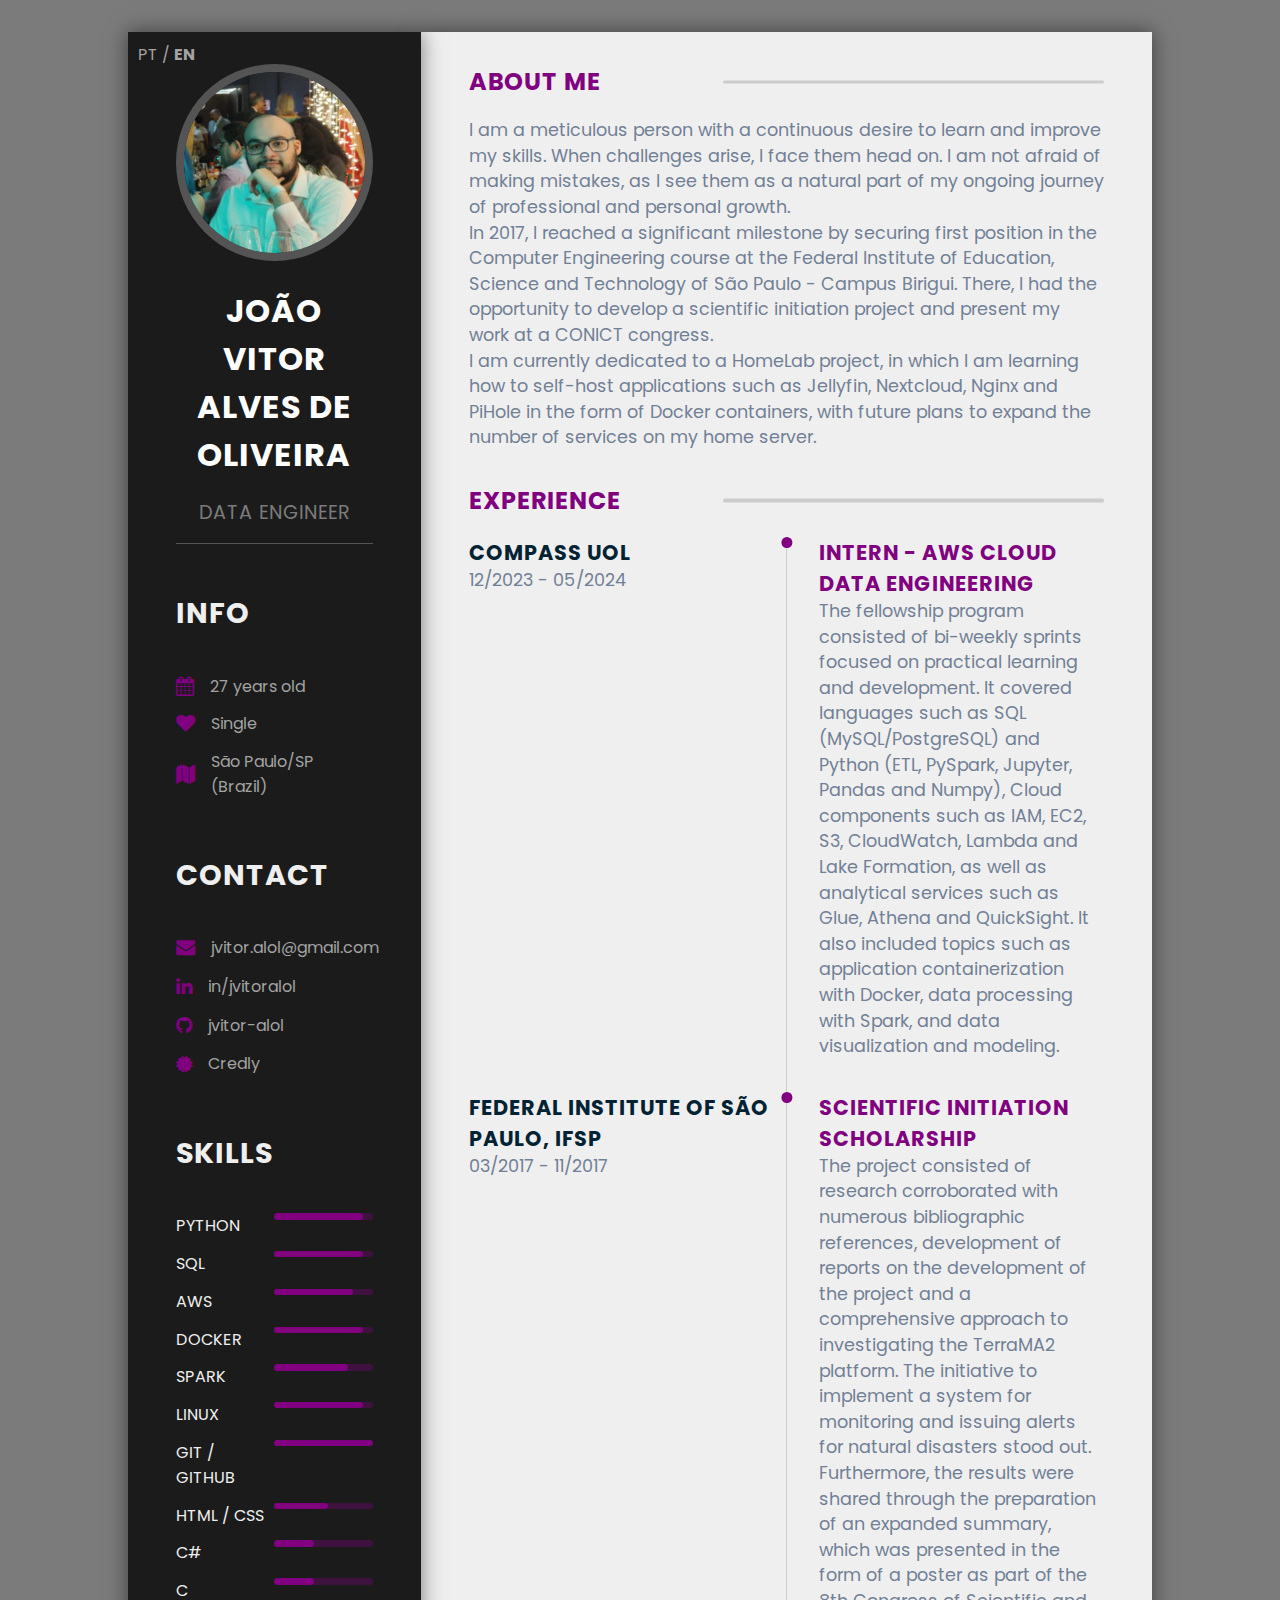
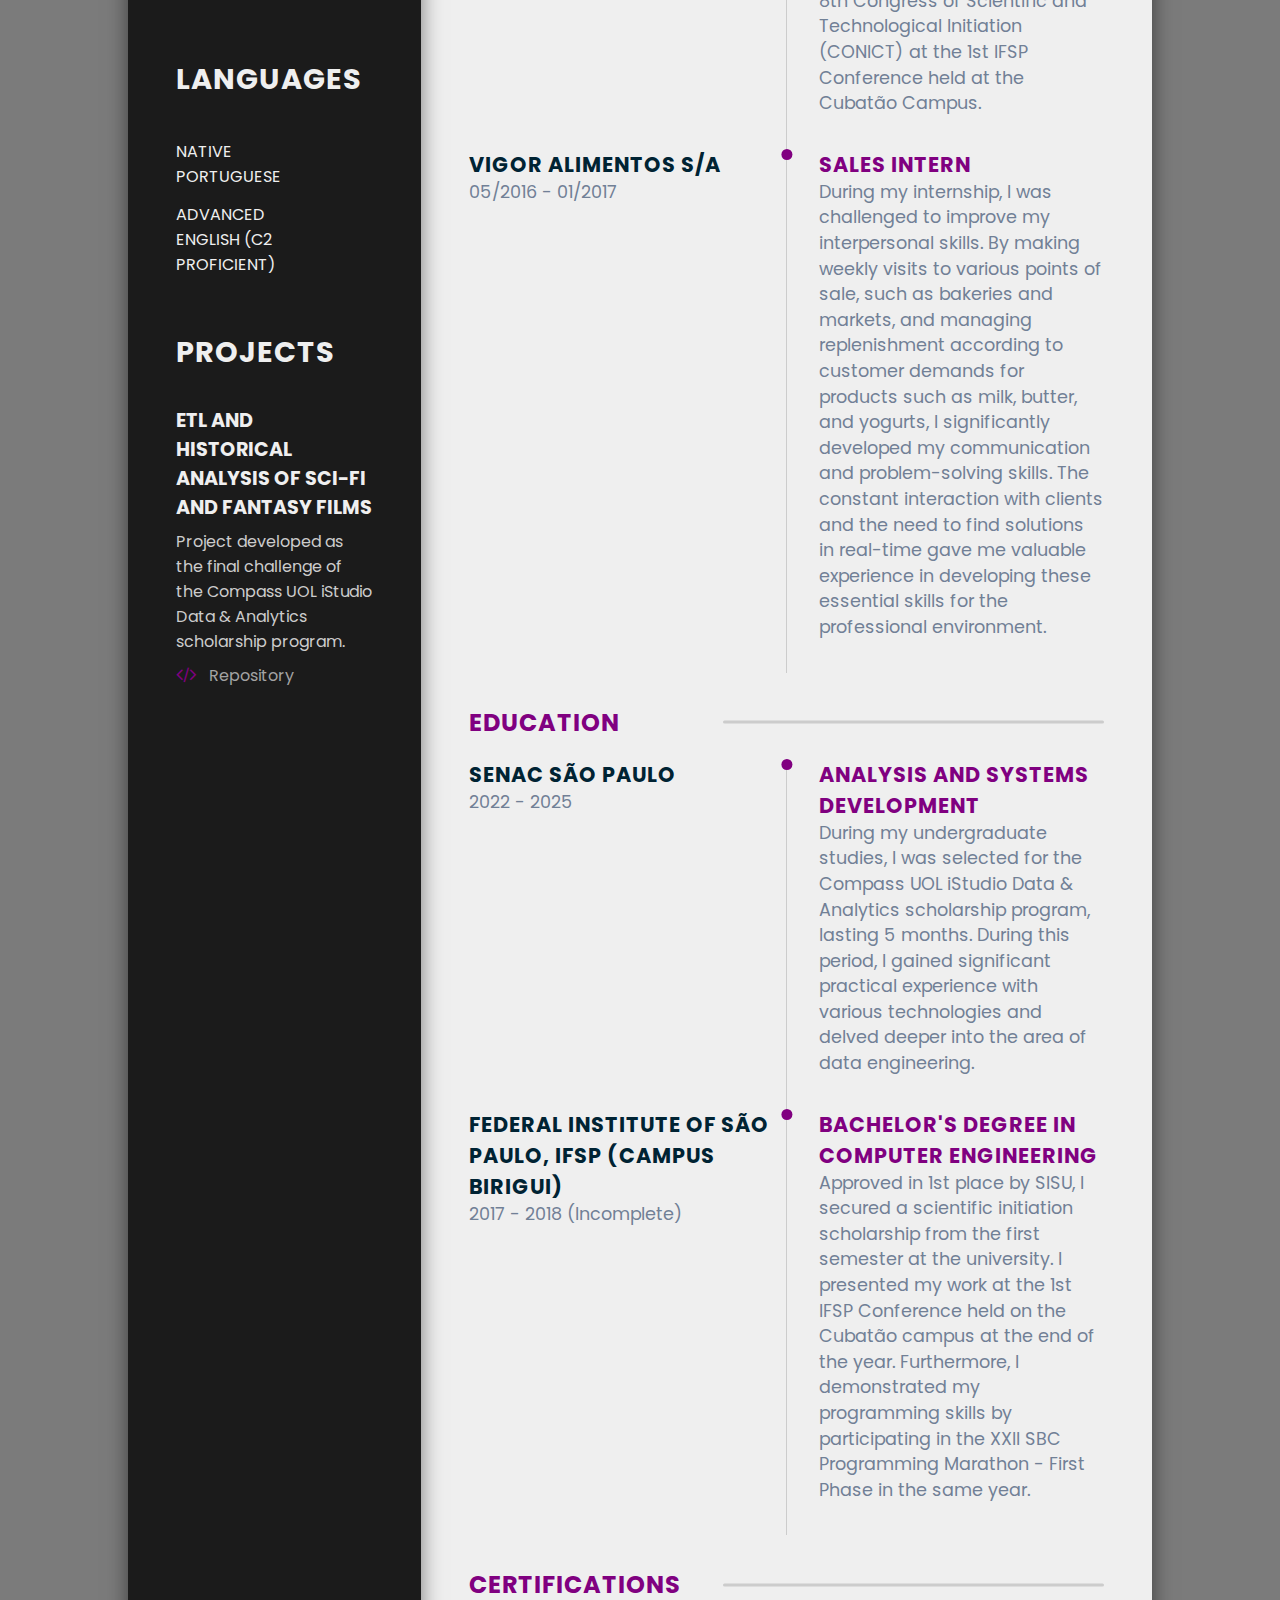
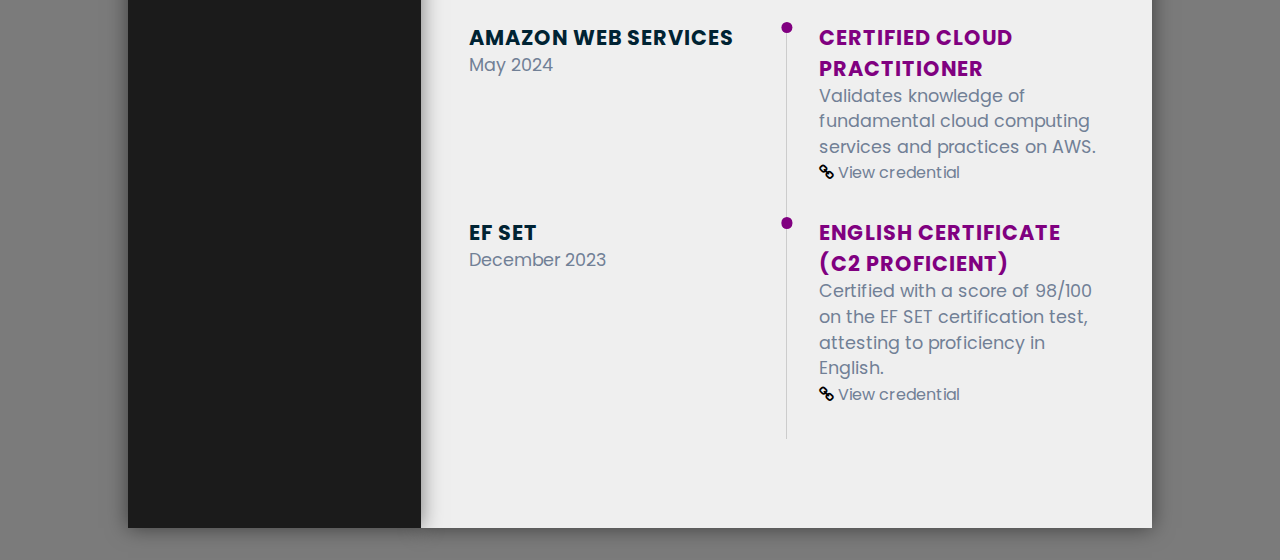
==== index-en.html @ 09abd524 "Folder structure fixed" ====
<!DOCTYPE html>
<html lang="en">
  <head>
    <meta charset="UTF-8" />
    <meta http-equiv="X-UA-Compatible" content="IE=edge" />
    <meta name="viewport" content="width=device-width, initial-scale=1.0" />
    <title>Resume</title>

    <link
      rel="apple-touch-icon"
      sizes="180x180"
      href="./public/assets/favicon/apple-touch-icon.png"
    />
    <link
      rel="icon"
      type="image/png"
      sizes="32x32"
      href="./public/assets/favicon/favicon-32x32.png"
    />
    <link
      rel="icon"
      type="image/png"
      sizes="16x16"
      href="./public/assets/favicon/favicon-16x16.png"
    />
    <link rel="manifest" href="./site.webmanifest" />
    <link
      rel="mask-icon"
      href="./public/assets/favicon/safari-pinned-tab.svg"
      color="#5bbad5"
    />
    <link rel="shortcut icon" href="./public/assets/favicon/favicon.ico" />
    <meta name="msapplication-TileColor" content="#da532c" />
    <meta name="msapplication-config" content="./browserconfig.xml" />
    <meta name="theme-color" content="#ffffff" />

    <link rel="preconnect" href="https://fonts.gstatic.com" />
    <link
      href="https://fonts.googleapis.com/css2?family=Poppins:wght@100;300;400;600&display=swap"
      rel="stylesheet"
    />

    <link
      rel="stylesheet"
      href="https://cdnjs.cloudflare.com/ajax/libs/font-awesome/4.7.0/css/font-awesome.min.css"
    />

    <link rel="stylesheet" href="./public/css/global.css" />
  </head>

  <body>
    <main class="main-content">
      <section class="left-section">
        <div class="lang-select">
          <p><a href="./index.html">PT</a> / <b>EN</b></p>
        </div>
        <div class="left-content">
          <div class="profile">
            <div class="image">
              <img
                src="./public/assets/images/minha_foto.jpg"
                alt="Profile picture"
              />
            </div>
            <h2 class="name">João Vitor Alves de Oliveira</h2>
            <p class="career">Data Engineer</p>
          </div>
          <div class="contact-info">
            <h3 class="main-title">Info</h3>
            <ul>
              <li>
                <i class="fa fa-calendar"></i>
                <span id="idade"></span>
              </li>
              <li>
                <i class="fa fa-heart"></i>
                Single
              </li>
              <li>
                <i class="fa fa-map"></i>
                São Paulo/SP (Brazil)
              </li>
            </ul>

            <!-- Calcular idade automaticamente -->
            <script>
              function calcularIdade(dataNascimento) {
                var hoje = new Date();
                var idade = hoje.getFullYear() - dataNascimento.getFullYear();
                var mes = hoje.getMonth() - dataNascimento.getMonth();
                if (
                  mes < 0 ||
                  (mes === 0 && hoje.getDate() < dataNascimento.getDate())
                ) {
                  idade--;
                }
                return idade + " years old";
              }

              var dataNascimento = new Date("1998-12-22");

              var idadeSpan = document.getElementById("idade");
              idadeSpan.textContent = calcularIdade(dataNascimento);
            </script>

            <h3 class="main-title">Contact</h3>
            <ul>
              <li>
                <i class="fa fa-envelope"></i>
                <a href="mailto:jvitor.alol+contato@gmail.com"
                  >jvitor.alol@gmail.com</a
                >
              </li>
              <li>
                <i class="fa fa-linkedin"></i>
                <a href="https://www.linkedin.com/in/jvitoralol" target="_blank"
                  >in/jvitoralol</a
                >
              </li>
              <li>
                <i class="fa fa-github"></i>
                <a href="https://github.com/jvitor-alol" target="_blank">
                  jvitor-alol
                </a>
              </li>
              <li>
                <i class="fa fa-certificate"></i>
                <a
                  href="https://www.credly.com/users/joao-vitor-alves-de-oliveira/badges"
                  target="_blank"
                  >Credly</a
                >
              </li>
            </ul>
          </div>
          <div class="skills-section">
            <h3 class="main-title">Skills</h3>
            <ul>
              <li>
                <p class="skill-title">Python</p>
                <div class="progress-bar">
                  <div class="progress python-progress"></div>
                </div>
              </li>
              <li>
                <p class="skill-title">SQL</p>
                <div class="progress-bar">
                  <div class="progress sql-progress"></div>
                </div>
              </li>
              <li>
                <p class="skill-title">AWS</p>
                <div class="progress-bar">
                  <div class="progress aws-progress"></div>
                </div>
              </li>
              <li>
                <p class="skill-title">Docker</p>
                <div class="progress-bar">
                  <div class="progress docker-progress"></div>
                </div>
              </li>
              <li>
                <p class="skill-title">Spark</p>
                <div class="progress-bar">
                  <div class="progress spark-progress"></div>
                </div>
              </li>
              <li>
                <p class="skill-title">Linux</p>
                <div class="progress-bar">
                  <div class="progress linux-progress"></div>
                </div>
              </li>
              <li>
                <p class="skill-title">Git / GitHub</p>
                <div class="progress-bar">
                  <div class="progress git-progress"></div>
                </div>
              </li>
              <li>
                <p class="skill-title">HTML / CSS</p>
                <div class="progress-bar">
                  <div class="progress html-css-progress"></div>
                </div>
              </li>
              <li>
                <p class="skill-title">C#</p>
                <div class="progress-bar">
                  <div class="progress cs-progress"></div>
                </div>
              </li>
              <li>
                <p class="skill-title">C</p>
                <div class="progress-bar">
                  <div class="progress c-progress"></div>
                </div>
              </li>
            </ul>
          </div>
          <div class="skills-section">
            <h3 class="main-title">Languages</h3>
            <ul>
              <li>
                <p class="skill-title">Native Portuguese</p>
              </li>
              <li>
                <p class="skill-title">Advanced English (C2 Proficient)</p>
              </li>
            </ul>
          </div>
          <div class="projects-section">
            <h3 class="main-title">Projects</h3>
            <div class="project">
              <h6 class="sub-title">
                ETL and Historical Analysis of Sci-Fi and Fantasy Films
              </h6>
              <p class="sub-para">
                Project developed as the final challenge of the Compass UOL
                iStudio Data & Analytics scholarship program.
              </p>
              <ul>
                <li>
                  <i class="fa fa-code"></i>
                  <a
                    href="https://github.com/jvitor-alol/Analise-de-Filmes-Sci-Fi-e-Fantasia"
                    target="_blank"
                  >
                    Repository
                  </a>
                </li>
              </ul>
            </div>
          </div>
        </div>
      </section>
      <section class="right-section">
        <div class="right-main-content">
          <section class="about sect">
            <h2 class="right-title">About me</h2>
            <p class="para">
              I am a meticulous person with a continuous desire to learn and
              improve my skills. When challenges arise, I face them head on. I
              am not afraid of making mistakes, as I see them as a natural part
              of my ongoing journey of professional and personal growth.<br />
              In 2017, I reached a significant milestone by securing first
              position in the Computer Engineering course at the Federal
              Institute of Education, Science and Technology of São Paulo -
              Campus Birigui. There, I had the opportunity to develop a
              scientific initiation project and present my work at a CONICT
              congress.<br />
              I am currently dedicated to a HomeLab project, in which I am
              learning how to self-host applications such as Jellyfin,
              Nextcloud, Nginx and PiHole in the form of Docker containers, with
              future plans to expand the number of services on my home server.
            </p>
          </section>

          <section class="experince sect">
            <h2 class="right-title">Experience</h2>
            <div class="timeline">
              <div class="left-tl-content">
                <h5 class="tl-title">Compass UOL</h5>
                <p class="para">12/2023 - 05/2024</p>
              </div>
              <div class="right-tl-content">
                <div class="tl-content">
                  <h5 class="tl-title-2">
                    Intern - AWS Cloud Data Engineering
                  </h5>
                  <p class="para">
                    The fellowship program consisted of bi-weekly sprints
                    focused on practical learning and development. It covered
                    languages such as SQL (MySQL/PostgreSQL) and Python (ETL,
                    PySpark, Jupyter, Pandas and Numpy), Cloud components such
                    as IAM, EC2, S3, CloudWatch, Lambda and Lake Formation, as
                    well as analytical services such as Glue, Athena and
                    QuickSight. It also included topics such as application
                    containerization with Docker, data processing with Spark,
                    and data visualization and modeling.
                  </p>
                </div>
              </div>
            </div>
            <div class="timeline">
              <div class="left-tl-content">
                <h5 class="tl-title">Federal Institute of São Paulo, IFSP</h5>
                <p class="para">03/2017 - 11/2017</p>
              </div>
              <div class="right-tl-content">
                <div class="tl-content">
                  <h5 class="tl-title-2">Scientific Initiation Scholarship</h5>
                  <p class="para">
                    The project consisted of research corroborated with numerous
                    bibliographic references, development of reports on the
                    development of the project and a comprehensive approach to
                    investigating the TerraMA2 platform. The initiative to
                    implement a system for monitoring and issuing alerts for
                    natural disasters stood out. Furthermore, the results were
                    shared through the preparation of an expanded summary, which
                    was presented in the form of a poster as part of the 8th
                    Congress of Scientific and Technological Initiation (CONICT)
                    at the 1st IFSP Conference held at the Cubatão Campus.
                  </p>
                </div>
              </div>
            </div>
            <div class="timeline">
              <div class="left-tl-content">
                <h5 class="tl-title">Vigor Alimentos S/A</h5>
                <p class="para">05/2016 - 01/2017</p>
              </div>
              <div class="right-tl-content">
                <div class="tl-content">
                  <h5 class="tl-title-2">Sales intern</h5>
                  <p class="para">
                    During my internship, I was challenged to improve my
                    interpersonal skills. By making weekly visits to various
                    points of sale, such as bakeries and markets, and managing
                    replenishment according to customer demands for products
                    such as milk, butter, and yogurts, I significantly developed
                    my communication and problem-solving skills. The constant
                    interaction with clients and the need to find solutions in
                    real-time gave me valuable experience in developing these
                    essential skills for the professional environment.
                  </p>
                </div>
              </div>
            </div>
          </section>
          <section class="education sect">
            <h2 class="right-title">EDUCATION</h2>
            <div class="timeline">
              <div class="left-tl-content">
                <h5 class="tl-title">SENAC São Paulo</h5>
                <p class="para">2022 - 2025</p>
              </div>
              <div class="right-tl-content">
                <div class="tl-content">
                  <h5 class="tl-title-2">Analysis and systems development</h5>
                  <p class="para">
                    During my undergraduate studies, I was selected for the
                    Compass UOL iStudio Data & Analytics scholarship program,
                    lasting 5 months. During this period, I gained significant
                    practical experience with various technologies and delved
                    deeper into the area of ​​data engineering.
                  </p>
                </div>
              </div>
            </div>
            <div class="timeline">
              <div class="left-tl-content">
                <h5 class="tl-title">
                  Federal Institute of São Paulo, IFSP (Campus Birigui)
                </h5>
                <p class="para">2017 - 2018 (Incomplete)</p>
              </div>
              <div class="right-tl-content">
                <div class="tl-content">
                  <h5 class="tl-title-2">
                    Bachelor's Degree in Computer Engineering
                  </h5>
                  <p class="para">
                    Approved in 1st place by SISU, I secured a scientific
                    initiation scholarship from the first semester at the
                    university. I presented my work at the 1st IFSP Conference
                    held on the Cubatão campus at the end of the year.
                    Furthermore, I demonstrated my programming skills by
                    participating in the XXII SBC Programming Marathon - First
                    Phase in the same year.
                  </p>
                </div>
              </div>
            </div>
          </section>
          <section class="awards sect">
            <h2 class="right-title">Certifications</h2>
            <div class="timeline">
              <div class="left-tl-content">
                <h5 class="tl-title">Amazon Web Services</h5>
                <p class="para">May 2024</p>
              </div>
              <div class="right-tl-content">
                <div class="tl-content">
                  <h5 class="tl-title-2">Certified Cloud Practitioner</h5>
                  <p class="para">
                    Validates knowledge of fundamental cloud computing services
                    and practices on AWS.
                  </p>
                  <li class="fa fa-link"></li>
                  <a
                    class="credential-link"
                    href="https://cp.certmetrics.com/amazon/en/public/verify/credential/7e176bda83534d3ba48a6dbb40f1f98e"
                    target="_blank"
                    >View credential</a
                  >
                </div>
              </div>
            </div>
            <div class="timeline">
              <div class="left-tl-content">
                <h5 class="tl-title">EF SET</h5>
                <p class="para">December 2023</p>
              </div>
              <div class="right-tl-content">
                <div class="tl-content">
                  <h5 class="tl-title-2">
                    English Certificate (C2 Proficient)
                  </h5>
                  <p class="para">
                    Certified with a score of 98/100 on the EF SET certification
                    test, attesting to proficiency in English.
                  </p>
                  <li class="fa fa-link"></li>
                  <a
                    class="credential-link"
                    href="https://www.efset.org/cert/GfMzTt"
                    target="_blank"
                  >
                    View credential
                  </a>
                </div>
              </div>
            </div>
            <br />
            <div class="badges">
              <div
                data-iframe-width="150"
                data-iframe-height="270"
                data-share-badge-id="496f1973-a5f4-4cf4-9e2d-23b49b5ce247"
                data-share-badge-host="https://www.credly.com"
              ></div>
              <script
                type="text/javascript"
                async
                src="//cdn.credly.com/assets/utilities/embed.js"
              ></script>
              <div
                data-iframe-width="150"
                data-iframe-height="270"
                data-share-badge-id="4a954e43-3b14-48e3-ae3e-0ab241b3daea"
                data-share-badge-host="https://www.credly.com"
              ></div>
              <script
                type="text/javascript"
                async
                src="//cdn.credly.com/assets/utilities/embed.js"
              ></script>
              <div
                data-iframe-width="150"
                data-iframe-height="270"
                data-share-badge-id="96878376-cd2f-4625-9299-936b3578049c"
                data-share-badge-host="https://www.credly.com"
              ></div>
              <script
                type="text/javascript"
                async
                src="//cdn.credly.com/assets/utilities/embed.js"
              ></script>
              <div
                data-iframe-width="150"
                data-iframe-height="270"
                data-share-badge-id="847e87aa-cd59-4612-8aab-3b8a6c07c237"
                data-share-badge-host="https://www.credly.com"
              ></div>
              <script
                type="text/javascript"
                async
                src="//cdn.credly.com/assets/utilities/embed.js"
              ></script>
              <div
                data-iframe-width="150"
                data-iframe-height="270"
                data-share-badge-id="bdd8167c-e166-44f1-965d-51dd15b4c47a"
                data-share-badge-host="https://www.credly.com"
              ></div>
              <script
                type="text/javascript"
                async
                src="//cdn.credly.com/assets/utilities/embed.js"
              ></script>
            </div>
          </section>
        </div>
      </section>
    </main>
  </body>
</html>
---- public/css/global.css ----
* {
    padding: 0;
    margin: 0;
    box-sizing: border-box;
    list-style: none;
    font-family: 'Poppins', sans-serif;
}

body {
    background-color: #7B7B7B;
}

a {
    color: #A3A3A3;
    text-decoration: none;
    border-bottom: 1px solid transparent;
    transition: border-bottom-color 0.3s ease;
}

a:hover {
    color: #800080;
    border-bottom-color: #800080;
}

.main-content {
    min-height: 100vh;
    width: 80%;
    margin: 2rem auto;
    display: grid;
    grid-template-columns: repeat(7, 1fr);
}

.left-section {
    position: relative;
    grid-column: span 2;
    height: 100%;
    background-color: #1b1b1b;
    box-shadow: 0 0 20px rgba(0, 0, 0, 0.5);
}

.right-section {
    grid-column: span 5;
    background-color: #EFEFEF;
    height: 100%;
    box-shadow: 0 0 20px rgba(0, 0, 0, 0.5);
}

.left-content {
    padding: 2rem 3rem 2rem 3rem;
}

.profile {
    width: 100%;
    border-bottom: 1px solid #545454;
}

.image {
    width: 100%;
    text-align: center;
}

.profile img {
    width: 100%;
    border-radius: 50%;
    border: 8px solid #545454;
}

.name {
    font-size: 2rem;
    color: #FFFFFF;
    text-align: center;
    text-transform: uppercase;
    letter-spacing: 1px;
    padding: 1.2rem 0;
}

.career {
    font-size: 1.2rem;
    color: #7B7B7B;
    text-align: center;
    text-transform: uppercase;
    letter-spacing: 1px;
    padding-bottom: 1rem;
}

.main-title {
    font-size: 1.8rem;
    text-transform: uppercase;
    letter-spacing: 1px;
    color: #EFEFEF;
    padding-top: 3rem;
}

.contact-info ul {
    padding-top: 2rem;
}

.contact-info ul li {
    padding: .4rem 0;
    display: flex;
    align-items: center;
    color: #A3A3A3;
}

.contact-info ul li i {
    padding-right: 1rem;
    font-size: 1.2rem;
    color: #800080;
}

.skills-section ul {
    padding-top: 2rem;
}

.skills-section ul li {
    display: grid;
    grid-template-columns: repeat(2, 1fr);
    padding: .4rem 0;
}

.progress-bar {
    width: 100%;
    height: .4rem;
    background-color: #8000805B;
    position: relative;
    border-radius: 12px;
}

.progress {
    height: 100%;
    position: absolute;
    left: 0;
    background-color: #800080;
    border-radius: 12px;
}

.python-progress {
    width: 90%;
}

.sql-progress {
    width: 90%;
}

.aws-progress {
    width: 80%;
}

.docker-progress {
    width: 90%;
}

.spark-progress {
    width: 75%;
}

.git-progress {
    width: 100%;
}

.linux-progress {
    width: 90%;
}

.html-css-progress {
    width: 55%;
}

.cs-progress {
    width: 40%;
}

.c-progress {
    width: 40%;
}

.skill-title {
    text-transform: uppercase;
    color: #EFEFEF;
    font-size: 1rem;
}

.sub-title {
    padding-top: 2rem;
    font-size: 1.2rem;
    text-transform: uppercase;
    color: #EFEFEF;
}

.sub-para {
    color: #ccc;
    padding: .4rem 0;
}

.projects-section li {
    color: #ccc;
    padding: .2rem 0;
}

.projects-section li i {
    padding-right: .5rem;
    font-size: 1.2rem;
    color: #800080;
}

.right-main-content {
    padding: 2rem 3rem;
}

.right-title {
    letter-spacing: 1px;
    text-transform: uppercase;
    color: #800080;
    margin-bottom: 1.2rem;
    position: relative;
}

.right-title::after {
    content: "";
    position: absolute;
    width: 60%;
    height: .2rem;
    background-color: #ccc;
    border-radius: 12px;
    right: 0;
    top: 50%;
    transform: translateY(-50%);
}

.lang-select {
    color: #A3A3A3;
    padding: 10px;
    position: absolute;
}

.para {
    line-height: 1.6rem;
    color: #718096;
    font-size: 1.1rem;
}

.credential-link {
    color: #718096;
}

.sect {
    padding-bottom: 2rem;
}

.timeline {
    display: grid;
    grid-template-columns: repeat(2, 1fr);
}

.tl-title {
    letter-spacing: 1px;
    font-size: 1.3rem;
    color: #002333;
    text-transform: uppercase;
}

.tl-title-2 {
    letter-spacing: 1px;
    font-size: 1.3rem;
    color: #800080;
    text-transform: uppercase;
}

.tl-content {
    border-left: 1px solid #ccc;
    padding-left: 2rem;
    position: relative;
    padding-bottom: 2rem;
}

.tl-title-2::before {
    content: "";
    position: absolute;
    width: .7rem;
    height: .7rem;
    background-color: #800080;
    border-radius: 50%;
    transform: translateX(-50%);
    left: 0;
}

.footer {
    background-color: #1b1b1b;
    color: #fff;
    padding: 2rem;
    text-align: center;
}

.footer a {
    color: #fff;
    text-decoration: none;
    border-bottom: 1px solid transparent;
    transition: border-bottom-color 0.3s ease;
}

.footer a:hover {
    color: #800080;
    border-bottom-color: #800080;
}

.badges {
    display: flex;
    flex-wrap: wrap;
    justify-content: center;
    align-items: center;
}

/*Media Querries*/
@media screen and (max-width:823px) {
    .right-title::after {
        width: 40%;
    }
}

@media screen and (max-width:681px) {
    .right-title::after {
        width: 30%;
    }
}

@media screen and (max-width:780px) {
    .timeline {
        grid-template-columns: repeat(1, 1fr);
    }
}

@media screen and (max-width:780px) {
    .left-section {
        grid-column: span 3;
    }

    .right-section {
        grid-column: span 4;
    }
}

@media screen and (max-width:1200px) {
    .main-content {
        grid-template-columns: repeat(1, 1fr);
    }

    .profile img {
        width: 40%;
    }
}

@media screen and (max-width:700px) {
    .profile img {
        width: 60%;
    }
}

@media screen and (max-width:390px) {
    .name {
        font-size: 1.5rem;
    }
}
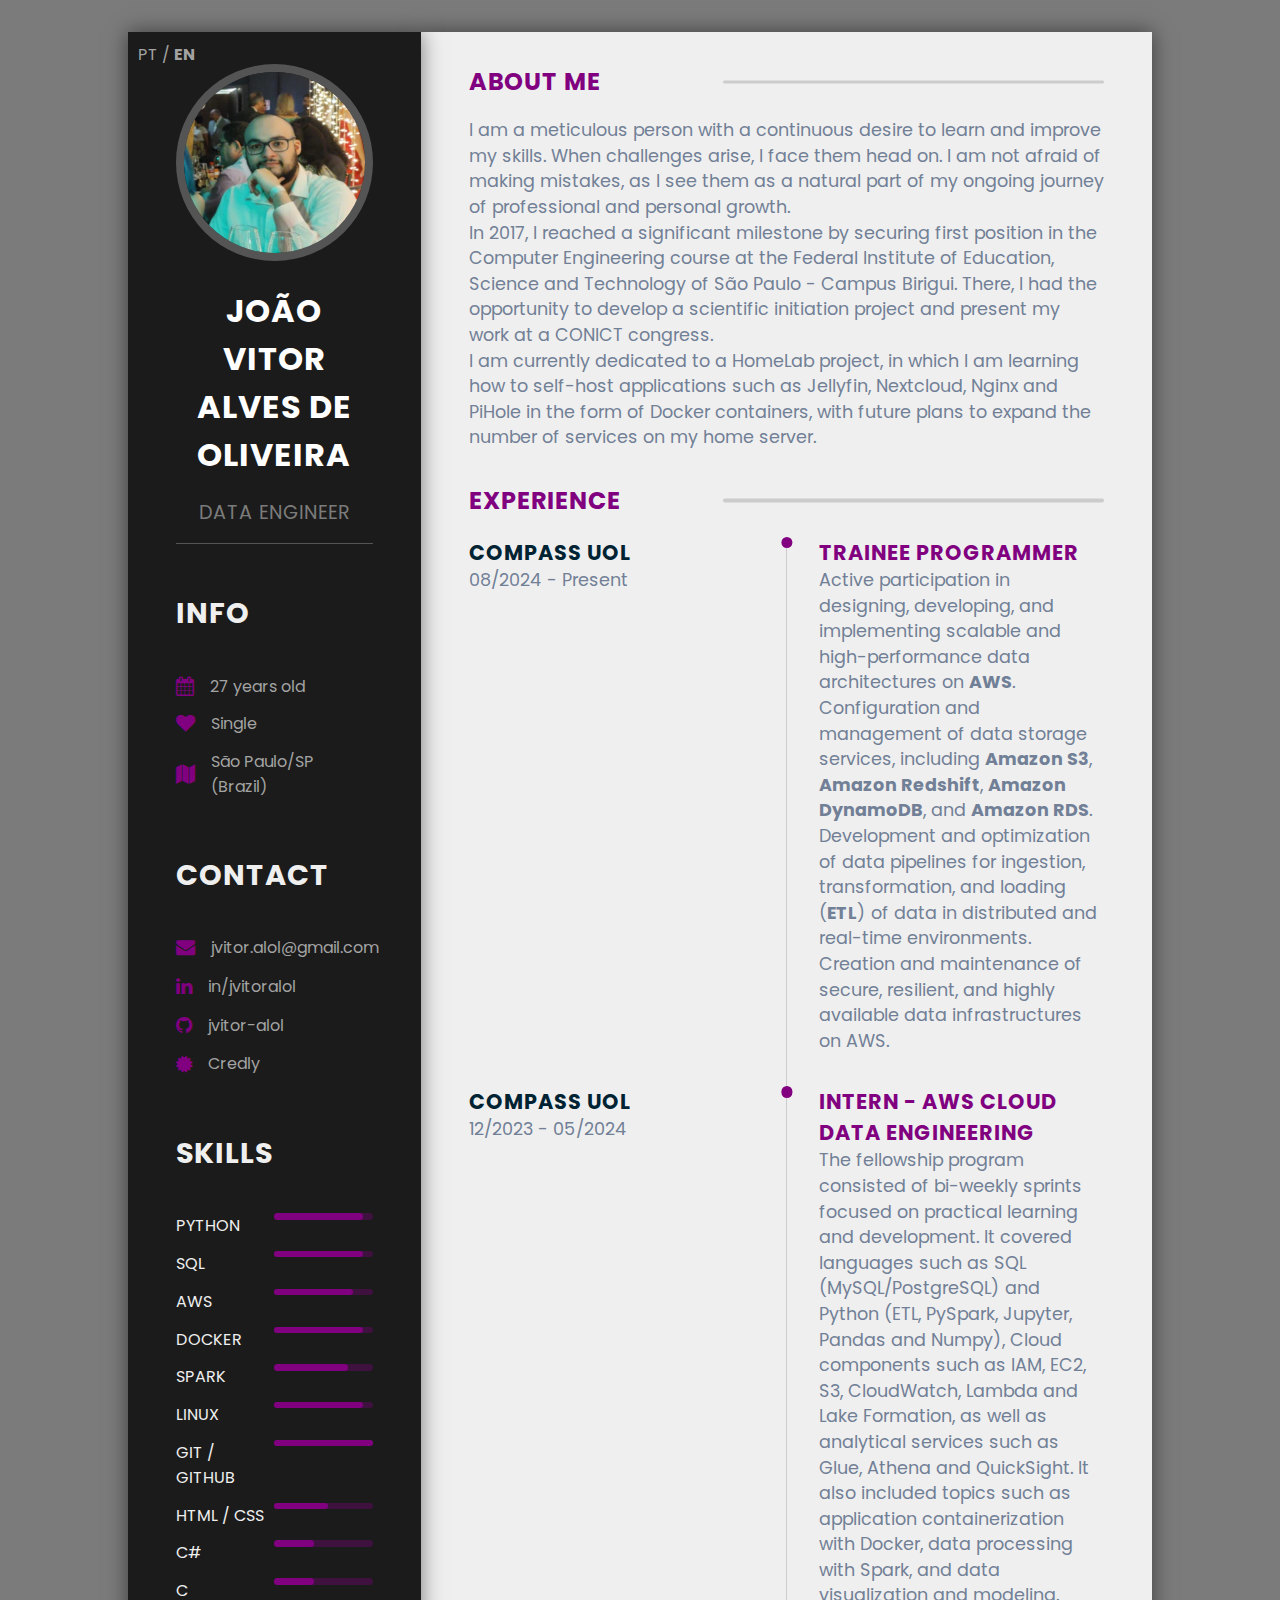
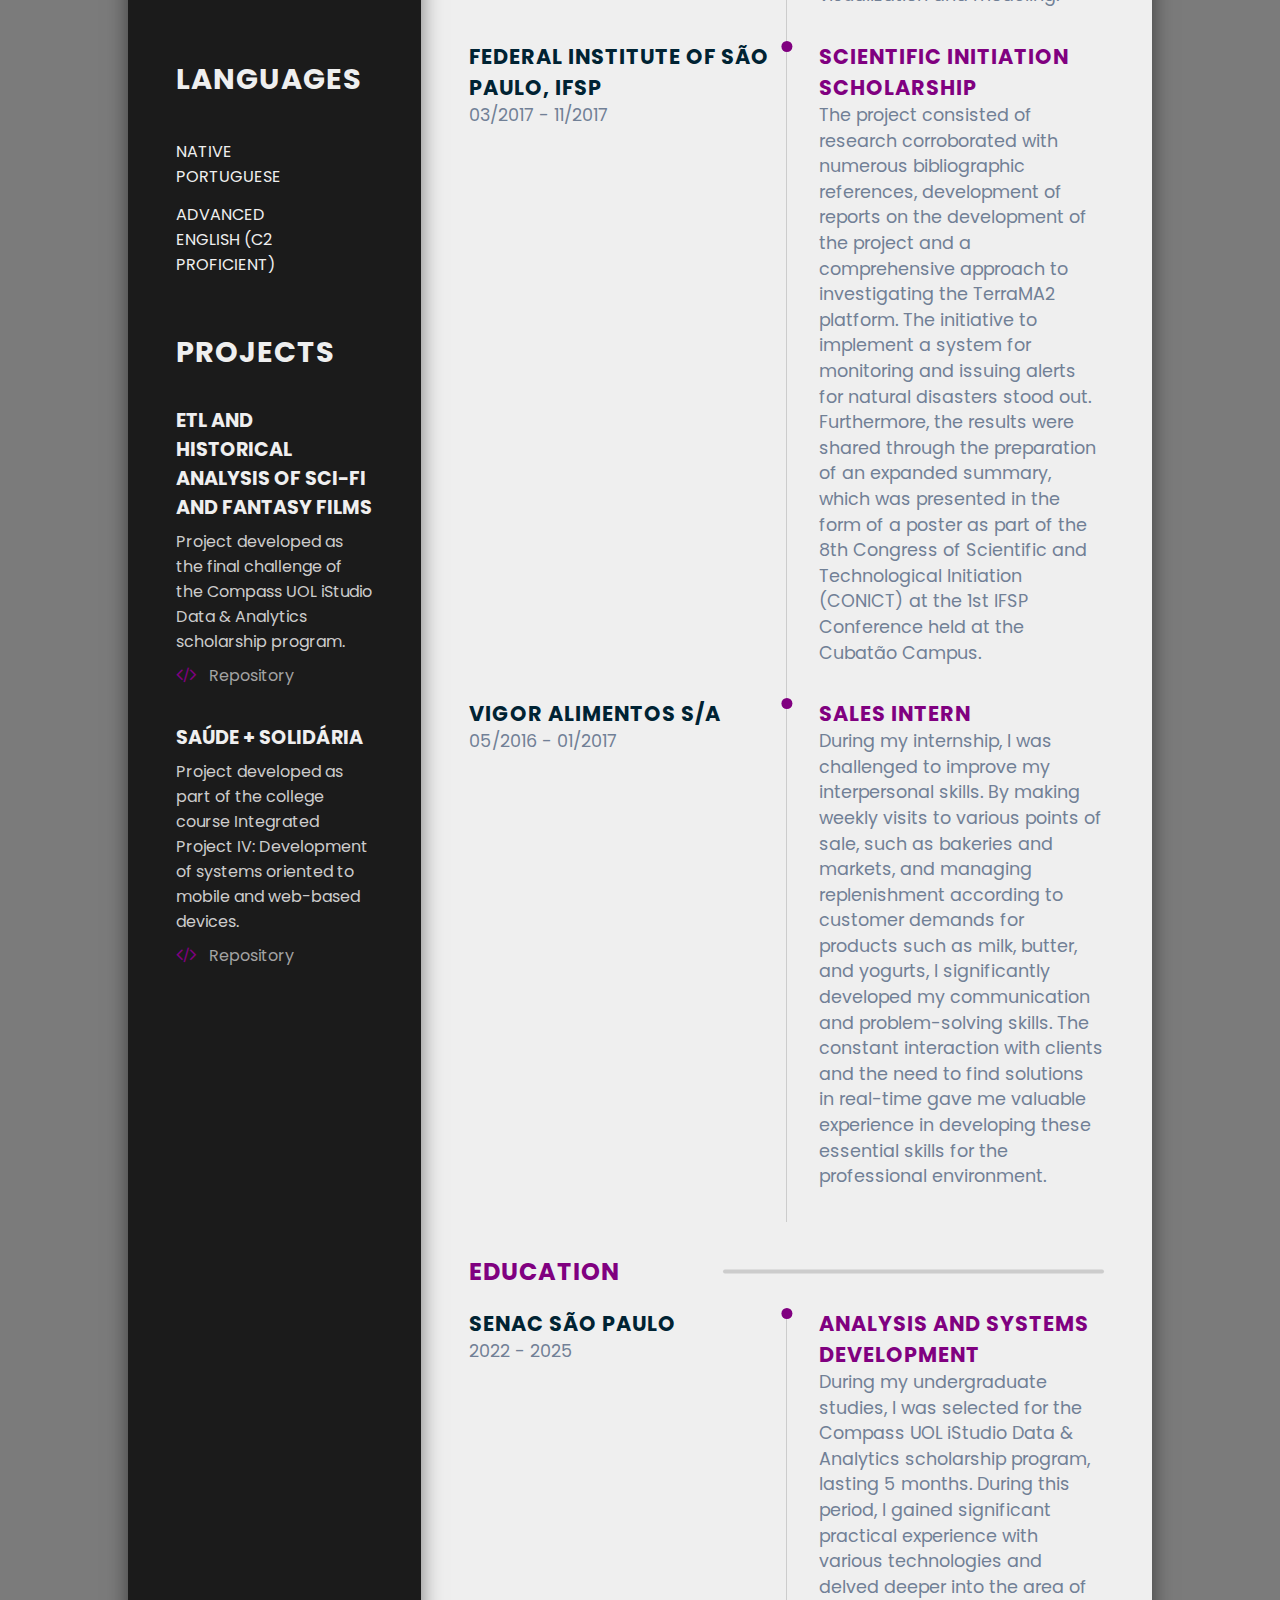
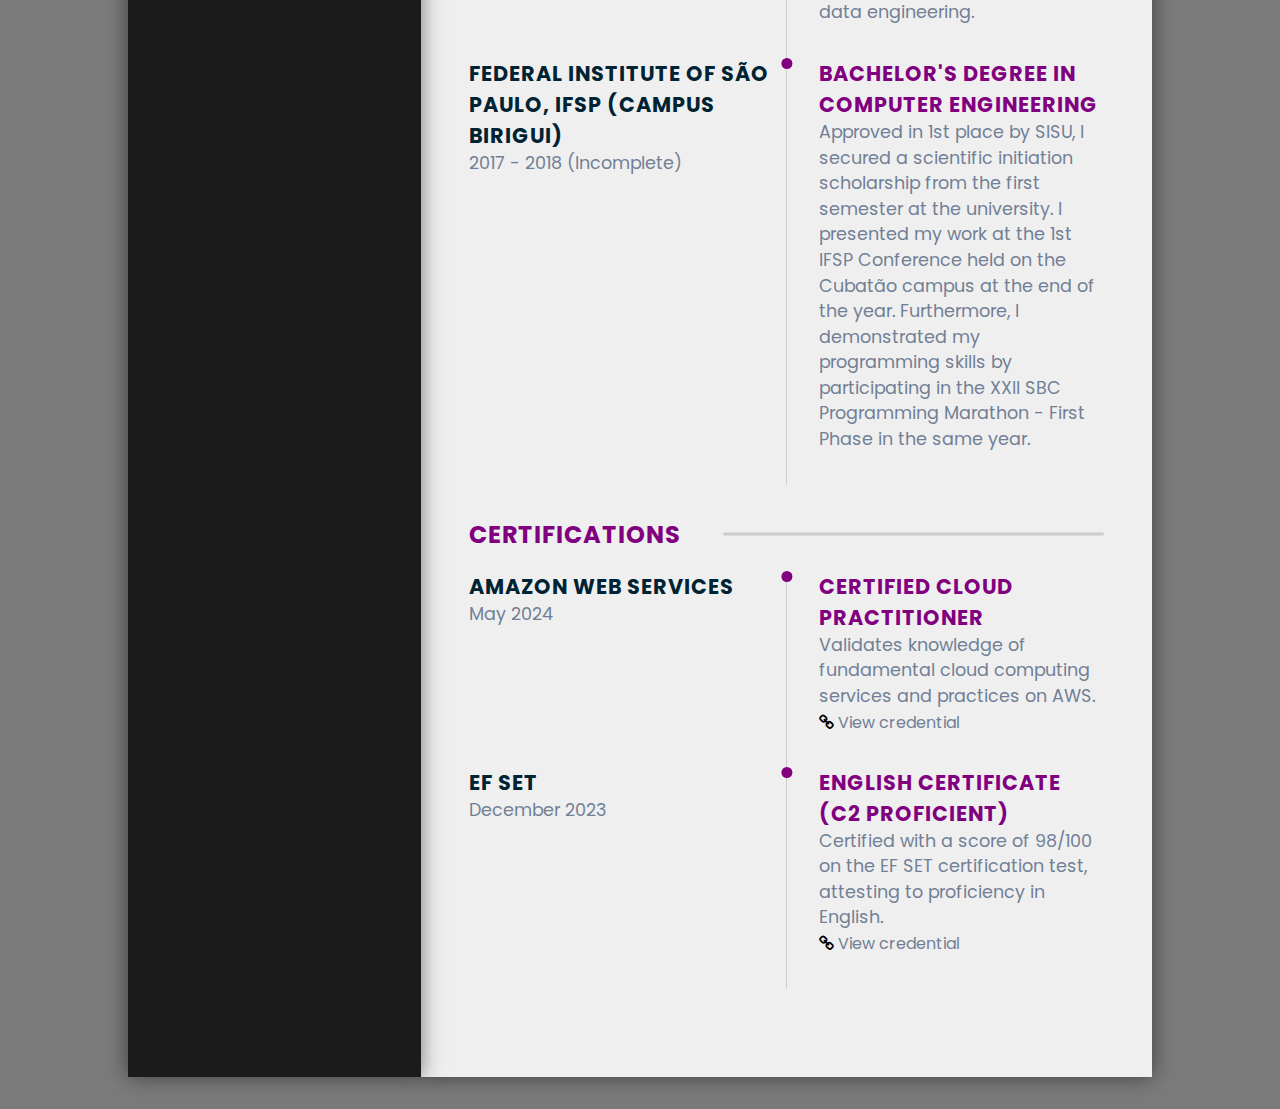
==== commit afb2213d: "Update english version" ====
--- a/index-en.html
+++ b/index-en.html
@@ -231,6 +231,24 @@
                 </li>
               </ul>
             </div>
+            <div class="project">
+              <h6 class="sub-title">Saúde + Solidária</h6>
+              <p class="sub-para">
+                Project developed as part of the college course Integrated
+                Project IV: Development of systems oriented to mobile and
+                web-based devices.
+              </p>
+              <ul>
+                <li>
+                  <i class="fa fa-code"></i>
+                  <a
+                    href="https://github.com/jvitor-alol/Saude-Solidaria"
+                    target="_blank"
+                    >Repository</a
+                  >
+                </li>
+              </ul>
+            </div>
           </div>
         </div>
       </section>
@@ -259,6 +277,27 @@
           <section class="experince sect">
             <h2 class="right-title">Experience</h2>
             <div class="timeline">
+              <div class="left-tl-content">
+                <h5 class="tl-title">Compass UOL</h5>
+                <p class="para">08/2024 - Present</p>
+              </div>
+              <div class="right-tl-content">
+                <div class="tl-content">
+                  <h5 class="tl-title-2">Trainee Programmer</h5>
+                  <p class="para">
+                    Active participation in designing, developing, and
+                    implementing scalable and high-performance data
+                    architectures on <b>AWS</b>. Configuration and management of
+                    data storage services, including <b>Amazon S3</b>,
+                    <b>Amazon Redshift</b>, <b>Amazon DynamoDB</b>, and
+                    <b>Amazon RDS</b>. Development and optimization of data
+                    pipelines for ingestion, transformation, and loading
+                    (<b>ETL</b>) of data in distributed and real-time
+                    environments. Creation and maintenance of secure, resilient,
+                    and highly available data infrastructures on AWS.
+                  </p>
+                </div>
+              </div>
               <div class="left-tl-content">
                 <h5 class="tl-title">Compass UOL</h5>
                 <p class="para">12/2023 - 05/2024</p>
